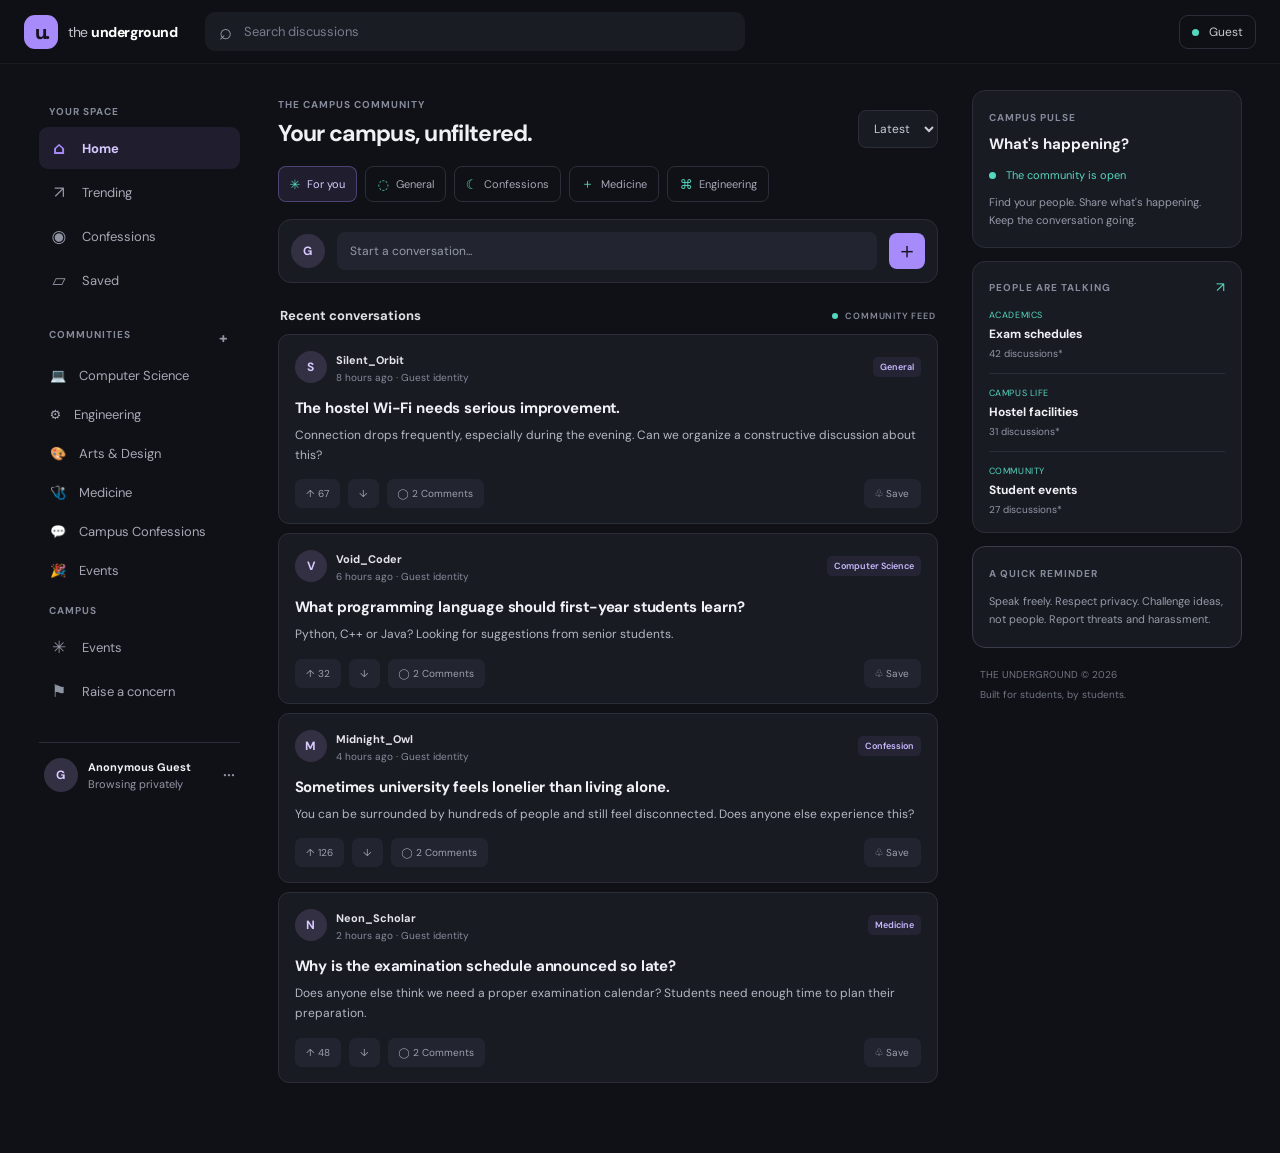
==== index.html @ 78046acc "Add files via upload" ====
<!DOCTYPE html>
<html lang="en">
<head>
  <meta charset="UTF-8">
  <meta name="viewport" content="width=device-width, initial-scale=1.0">
  <meta name="theme-color" content="#101116">
  <meta name="description" content="The Underground — Your campus. Your voice.">
  <title>The Underground | Campus Community</title>
  <link rel="preconnect" href="https://fonts.googleapis.com">
  <link rel="preconnect" href="https://fonts.gstatic.com" crossorigin>
  <link href="https://fonts.googleapis.com/css2?family=DM+Sans:wght@400;500;600;700;800&display=swap" rel="stylesheet">
  <link rel="stylesheet" href="style.css">
</head>
<body>
<header class="topbar">
  <a class="brand" href="#" aria-label="The Underground home">
    <span class="brand-icon">u.</span><span class="brand-word">the <b>underground</b></span>
  </a>
  <label class="search"><span aria-hidden="true">⌕</span><input id="searchInput" type="search" placeholder="Search discussions" aria-label="Search posts"></label>
  <button class="guest-pill" type="button"><span class="online-dot"></span> Guest</button>
</header>
<div class="app-layout">
  <aside class="sidebar">
    <p class="section-label">YOUR SPACE</p>
    <button class="nav-item active" data-page="home"><span class="nav-icon">⌂</span><span>Home</span></button>
    <button class="nav-item" data-page="trending"><span class="nav-icon">↗</span><span>Trending</span></button>
    <button class="nav-item" data-page="confessions"><span class="nav-icon">◉</span><span>Confessions</span></button>
    <button class="nav-item" data-page="saved"><span class="nav-icon">▱</span><span>Saved</span></button>
    <p class="section-label community-label">COMMUNITIES <span>+</span></p>
    <div id="departmentList"></div>
    <p class="section-label">CAMPUS</p>
    <button class="nav-item" data-page="events"><span class="nav-icon">✳</span><span>Events</span></button>
    <button class="nav-item" data-page="concerns"><span class="nav-icon">⚑</span><span>Raise a concern</span></button>
    <div class="sidebar-footer"><div class="guest-avatar">G</div><div><strong>Anonymous Guest</strong><small>Browsing privately</small></div><span class="more-dots">···</span></div>
  </aside>
  <main class="feed">
    <div class="feed-heading"><div><span class="eyebrow">THE CAMPUS COMMUNITY</span><h1 id="feedTitle">Your campus, unfiltered.</h1></div><select id="sortSelect" aria-label="Sort posts"><option value="new">Latest</option><option value="hot">Hot</option><option value="top">Top</option></select></div>
    <section class="community-strip" aria-label="Popular communities">
      <button class="community-chip active" data-filter="all"><span class="chip-symbol">✳</span> For you</button>
      <button class="community-chip" data-filter="General"><span class="chip-symbol">◌</span> General</button>
      <button class="community-chip" data-filter="Confession"><span class="chip-symbol">☾</span> Confessions</button>
      <button class="community-chip" data-filter="Medicine"><span class="chip-symbol">＋</span> Medicine</button>
      <button class="community-chip" data-filter="Engineering"><span class="chip-symbol">⌘</span> Engineering</button>
    </section>
    <section class="composer">
      <div class="guest-avatar">G</div>
      <button id="openComposer" class="composer-trigger">Start a conversation...</button>
      <button id="quickCreate" class="create-icon" aria-label="Create post">＋</button>
    </section>
    <div id="composerPanel" class="composer-panel hidden">
      <h3>Create a post</h3>
      <input id="postTitle" maxlength="140" placeholder="Give your post a title...">
      <textarea id="postBody" maxlength="5000" placeholder="Share what's on your mind..."></textarea>
      <div class="composer-controls"><select id="postCategory" aria-label="Post category"><option value="General">General</option><option value="Confession">Confession</option><option value="Medicine">Medicine</option><option value="Engineering">Engineering</option><option value="Computer Science">Computer Science</option><option value="Arts & Design">Arts & Design</option><option value="Campus Concern">Campus Concern</option><option value="Events">Events</option></select><button id="publishPost" class="primary-btn">Post anonymously <span>↗</span></button></div>
      <p class="demo-note">Demo mode: posts are stored only in this browser session. They are not yet private or shared with other students.</p>
    </div>
    <div class="feed-subhead"><span>Recent conversations</span><span class="live-label"><i></i> COMMUNITY FEED</span></div>
    <section id="posts" class="posts" aria-live="polite"></section>
    <div id="emptyState" class="empty hidden"><span>◌</span><h3>Nothing here yet.</h3><p>Start a conversation in your community.</p></div>
  </main>
  <aside class="rightbar">
    <div class="right-card pulse-card"><span class="eyebrow">CAMPUS PULSE</span><h3>What's happening?</h3><div class="pulse-line"><span class="pulse-dot"></span> The community is open</div><p>Find your people. Share what's happening. Keep the conversation going.</p></div>
    <div class="right-card"><div class="card-heading"><span class="eyebrow">PEOPLE ARE TALKING</span><span class="tiny-arrow">↗</span></div><div class="trend-item"><small>ACADEMICS</small><strong>Exam schedules</strong><span>42 discussions*</span></div><div class="trend-item"><small>CAMPUS LIFE</small><strong>Hostel facilities</strong><span>31 discussions*</span></div><div class="trend-item"><small>COMMUNITY</small><strong>Student events</strong><span>27 discussions*</span></div></div>
    <div class="right-card safety-card"><span class="eyebrow">A QUICK REMINDER</span><p>Speak freely. Respect privacy. Challenge ideas, not people. Report threats and harassment.</p></div>
    <footer class="site-footer">THE UNDERGROUND © 2026<br>Built for students, by students.</footer>
  </aside>
</div>
<nav class="mobile-nav" aria-label="Mobile navigation"><button class="mobile-tab active" data-page="home"><span>⌂</span><small>Home</small></button><button class="mobile-tab" data-page="trending"><span>↗</span><small>Explore</small></button><button class="mobile-tab create-tab" id="mobileCreate"><span>＋</span><small>Create</small></button><button class="mobile-tab" data-page="confessions"><span>◉</span><small>Confess</small></button><button class="mobile-tab" data-page="saved"><span>▱</span><small>Saved</small></button></nav>
<div id="postModal" class="modal hidden" role="dialog" aria-modal="true" aria-labelledby="modalTitle"><div class="modal-content"><button id="closeModal" class="close-btn" aria-label="Close">×</button><div id="modalContent"></div></div></div>
<div id="toast" class="toast" role="status"></div>
<script src="app.js"></script>
</body>
</html>
---- style.css ----
:root{--bg:#101116;--surface:#191b23;--surface2:#20232d;--surface3:#252936;--border:#2b2e39;--purple:#a78bfa;--purple-soft:#a78bfa1b;--mint:#55d6be;--text:#f0f1f5;--muted:#9297a6;--green:#55d6be;--radius:13px}
*{box-sizing:border-box}html{scroll-behavior:smooth}body{margin:0;background:var(--bg);color:var(--text);font-family:'DM Sans',system-ui,sans-serif;font-size:14px;min-height:100vh}button,input,textarea,select{font:inherit}button{cursor:pointer}button:focus-visible,input:focus-visible,textarea:focus-visible,select:focus-visible{outline:2px solid var(--mint);outline-offset:2px}
.topbar{height:64px;position:sticky;top:0;z-index:20;display:flex;align-items:center;gap:28px;padding:0 max(24px,calc((100% - 1280px)/2));background:#101116f5;border-bottom:1px solid #ffffff0c}.brand{display:flex;align-items:center;gap:10px;color:var(--text);text-decoration:none;white-space:nowrap}.brand-icon{display:grid;place-items:center;width:34px;height:34px;border-radius:11px;background:var(--purple);color:#17131f;font-size:20px;font-weight:800;letter-spacing:-2px}.brand-word{text-transform:lowercase;font-size:14px;letter-spacing:-.45px;color:#c4c6d0}.brand-word b{color:#fff;font-weight:800}.search{height:39px;flex:1;max-width:540px;display:flex;gap:10px;align-items:center;padding:0 13px;background:#1a1c24;border:1px solid transparent;border-radius:10px;color:var(--muted)}.search:focus-within{border-color:#a78bfa66}.search>span{font-size:22px}.search input{background:transparent;border:0;outline:none;width:100%;color:white;font-size:13px}.search input::placeholder{color:#777d8c}.guest-pill{margin-left:auto;border:1px solid var(--border);background:transparent;color:#c5c7d0;padding:8px 12px;border-radius:9px;font-size:12px}.online-dot,.pulse-dot{display:inline-block;width:7px;height:7px;border-radius:50%;background:var(--mint);margin-right:7px}
.app-layout{max-width:1280px;margin:auto;display:grid;grid-template-columns:205px minmax(0,660px) 270px;justify-content:center;gap:34px;padding:26px 24px 70px}.sidebar{position:sticky;top:88px;align-self:start;height:calc(100vh - 105px);overflow-y:auto;padding-right:4px}.section-label,.eyebrow{color:#858b9b;font-size:10px;font-weight:700;letter-spacing:1.05px}.section-label{margin:15px 0 9px 10px}.community-label{display:flex;justify-content:space-between;padding-right:10px;margin-top:27px}.community-label span{color:var(--muted);font-size:15px}.nav-item{display:flex;align-items:center;gap:13px;width:100%;padding:10px 11px;margin:2px 0;border:0;border-radius:9px;background:transparent;color:#a5a9b6;text-align:left;font-size:13px;transition:background .15s,color .15s}.nav-icon{width:19px;text-align:center;font-size:17px;color:#8e93a2}.nav-item:hover{background:#ffffff08;color:#fff}.nav-item.active{background:var(--purple-soft);color:#d6c8ff;font-weight:700}.nav-item.active .nav-icon{color:var(--purple)}.sidebar-footer{display:flex;align-items:center;gap:10px;padding:15px 5px;margin-top:30px;border-top:1px solid var(--border)}.sidebar-footer strong,.sidebar-footer small{display:block;font-size:11px}.sidebar-footer small{color:var(--muted);margin-top:3px}.more-dots{margin-left:auto;color:var(--muted);font-size:20px}.guest-avatar{flex-shrink:0;width:34px;height:34px;display:grid;place-items:center;border-radius:50%;background:#343044;color:#d9caff;font-weight:700;font-size:12px}
.feed{min-width:0}.feed-heading{display:flex;align-items:end;justify-content:space-between;gap:10px;margin:4px 0 17px}.feed-heading h1{font-size:23px;letter-spacing:-.7px;margin:6px 0 0;font-weight:700}.feed-heading select,.composer-controls select{background:var(--surface);border:1px solid var(--border);color:#c8cad3;border-radius:8px;padding:9px 11px;font-size:12px}.community-strip{display:flex;gap:8px;overflow-x:auto;padding:1px 0 15px;scrollbar-width:none}.community-strip::-webkit-scrollbar{display:none}.community-chip{display:flex;align-items:center;gap:7px;flex-shrink:0;background:transparent;border:1px solid var(--border);border-radius:8px;padding:8px 11px;color:#a5a9b6;font-size:11px}.community-chip:hover,.community-chip.active{background:var(--purple-soft);border-color:#a78bfa55;color:#d9ccff}.chip-symbol{font-size:13px;color:var(--mint)}
.composer,.composer-panel,.right-card{background:var(--surface);border:1px solid var(--border);border-radius:var(--radius)}.composer{display:flex;align-items:center;gap:12px;padding:12px;margin:2px 0 24px}.composer-trigger{flex:1;padding:10px 12px;background:#222530;border:1px solid transparent;color:#969baa;border-radius:8px;text-align:left;font-size:12px}.composer-trigger:hover{border-color:#555063;color:#dfe0e7}.create-icon{background:var(--purple);color:#17131f;border:0;border-radius:8px;width:36px;height:36px;font-size:22px;font-weight:500}.composer-panel{padding:17px;margin-top:-12px;margin-bottom:22px}.composer-panel h3{margin:0 0 13px;font-size:15px}.composer-panel input,.composer-panel textarea,.composer-panel select{width:100%;padding:11px 12px;border:1px solid var(--border);background:#11131a;color:white;border-radius:8px;margin-bottom:9px;outline:none}.composer-panel input:focus,.composer-panel textarea:focus{border-color:#a78bfa88}.composer-panel textarea{min-height:105px;resize:vertical}.composer-controls{display:flex;gap:9px}.composer-controls select{flex:1;min-width:0;margin:0}.primary-btn{background:var(--purple);color:#17131f;border:0;border-radius:8px;padding:10px 14px;font-weight:700;font-size:12px}.primary-btn span{margin-left:6px}.demo-note{display:block;color:var(--muted);font-size:10px;line-height:1.6;margin-top:9px}.feed-subhead{display:flex;align-items:center;justify-content:space-between;margin:0 2px 10px;color:#dfe0e7;font-size:13px;font-weight:700}.live-label{font-size:9px;letter-spacing:.8px;color:#858b9b;font-weight:600}.live-label i{display:inline-block;width:6px;height:6px;background:var(--mint);border-radius:50%;margin-right:5px}
.posts{display:grid;gap:9px}.post-card{background:var(--surface);border:1px solid var(--border);border-radius:11px;padding:15px 16px;transition:border-color .15s,background .15s}.post-card:hover{border-color:#484456;background:#1c1e27}.post-top,.post-actions{display:flex;align-items:center;justify-content:space-between;gap:8px}.post-author{display:flex;align-items:center;gap:9px}.post-author strong{font-size:11px;font-weight:700;color:#e4e5eb}.post-author small{display:block;color:#858b99;margin-top:3px;font-size:10px}.mini-avatar{width:32px;height:32px;border-radius:50%;display:grid;place-items:center;background:#343044;color:#d8caff;font-size:12px;font-weight:700}.flair{color:#c9baff;background:#a78bfa14;border-radius:5px;padding:4px 7px;font-size:9px;font-weight:600}.post-card h3{font-size:15px;line-height:1.45;margin:14px 0 6px;letter-spacing:-.15px}.post-body{color:#b4b7c2;line-height:1.65;font-size:12px;white-space:pre-wrap;overflow-wrap:anywhere;margin:0}.post-actions{justify-content:flex-start;margin-top:14px;flex-wrap:wrap}.action-btn{display:inline-flex;align-items:center;gap:5px;background:#222530;border:1px solid transparent;color:#9ca1af;padding:7px 10px;border-radius:7px;font-size:10px}.action-btn.selected{color:var(--mint);background:#55d6be12;border-color:#55d6be40}.action-btn:hover{color:#fff;background:#2a2d38}.action-spacer{flex:1}.rightbar{display:grid;align-content:start;gap:13px}.right-card{padding:16px}.right-card h3{font-size:15px;margin:9px 0}.right-card p{color:#969baa;line-height:1.65;font-size:11px;margin-bottom:2px}.pulse-line{color:var(--mint);margin:14px 0 8px;font-size:11px}.card-heading{display:flex;align-items:center;justify-content:space-between}.tiny-arrow{color:var(--mint)}.trend-item{padding:13px 0;border-bottom:1px solid var(--border)}.trend-item:last-child{border:0;padding-bottom:0}.trend-item small,.trend-item strong,.trend-item span{display:block}.trend-item small{color:var(--mint);font-size:9px;letter-spacing:.6px}.trend-item strong{margin:5px 0;font-size:12px}.trend-item span{color:var(--muted);font-size:10px}.safety-card{background:#171a20;border-color:#3b3b4a}.site-footer{color:#707584;font-size:10px;line-height:2;padding:4px 8px}.empty{text-align:center;padding:45px 10px;color:var(--muted)}.empty span{color:var(--mint);font-size:28px}.hidden{display:none!important}
.modal{position:fixed;inset:0;z-index:50;background:#05060acc;display:grid;place-items:center;padding:15px}.modal-content{width:min(100%,600px);max-height:85vh;overflow-y:auto;padding:22px;background:var(--surface);border:1px solid var(--border);border-radius:14px;position:relative}.close-btn{float:right;background:transparent;border:0;color:white;font-size:25px}.modal-comment{padding:12px;border-left:2px solid var(--purple);background:var(--surface2);margin-top:10px;border-radius:0 8px 8px 0;line-height:1.6;color:#c4c6d0}.toast{position:fixed;bottom:85px;left:50%;transform:translateX(-50%);background:#252832;border:1px solid #55d6be66;color:white;padding:11px 16px;border-radius:9px;z-index:60;opacity:0;pointer-events:none;transition:opacity .2s;max-width:90%;text-align:center;font-size:12px}.toast.show{opacity:1}.mobile-nav{display:none}
@media(max-width:1100px){.app-layout{grid-template-columns:185px minmax(0,660px);gap:25px}.rightbar{display:none}}
@media(max-width:700px){.topbar{height:58px;padding:0 13px;gap:10px}.brand{gap:7px}.brand-word{font-size:12px}.brand-icon{width:30px;height:30px}.search{height:36px;padding:0 9px;gap:6px}.search input{font-size:11px}.guest-pill{padding:7px 8px;font-size:10px}.app-layout{display:block;padding:18px 12px 94px}.sidebar{display:none}.feed-heading{margin:0 2px 14px}.feed-heading h1{font-size:20px}.feed-heading select{padding:8px;font-size:11px}.community-strip{margin-right:-12px;padding-right:12px}.community-chip{padding:8px 10px}.composer{margin-bottom:20px;padding:10px}.composer-controls{flex-direction:column}.composer-controls select,.primary-btn{width:100%}.post-card{padding:13px}.post-card h3{font-size:14px}.post-body{font-size:12px}.mobile-nav{display:flex;justify-content:space-around;position:fixed;z-index:30;bottom:0;left:0;width:100%;padding:8px 4px calc(8px + env(safe-area-inset-bottom));background:#15171ef7;border-top:1px solid var(--border)}.mobile-tab{display:grid;gap:2px;justify-items:center;background:transparent;border:0;color:#858b99;font-size:18px;min-width:48px}.mobile-tab span{font-size:19px}.mobile-tab small{font-size:9px}.mobile-tab.active{color:var(--purple)}.mobile-tab.create-tab span{display:grid;place-items:center;width:29px;height:25px;border-radius:7px;background:var(--purple);color:#17131f;font-size:21px}.modal-content{padding:17px}.toast{bottom:78px}}
@media(prefers-reduced-motion:reduce){*,*::before,*::after{animation-duration:.01ms!important;transition-duration:.01ms!important;scroll-behavior:auto!important}}
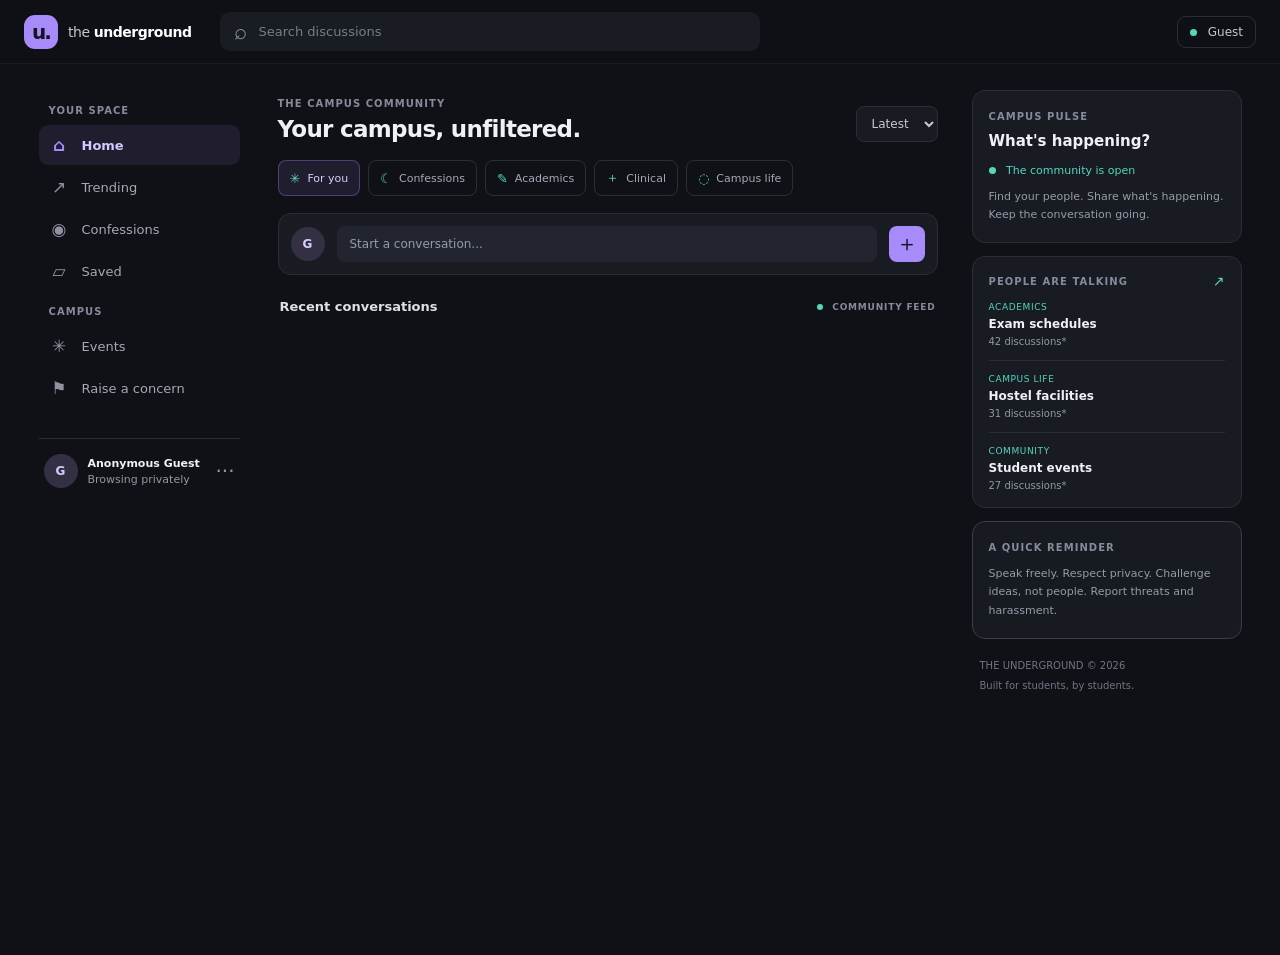
==== commit f410c9e2: "Update index.html" ====
--- a/index.html
+++ b/index.html
@@ -3,6 +3,8 @@
 <head>
   <meta charset="UTF-8">
   <meta name="viewport" content="width=device-width, initial-scale=1.0">
+  <meta http-equiv="Content-Security-Policy" content="default-src 'none'; script-src 'self'; style-src 'self' https://fonts.googleapis.com; font-src https://fonts.gstatic.com; img-src 'self' data:; connect-src 'self'; base-uri 'none'; form-action 'none'; object-src 'none'">
+  <meta name="referrer" content="no-referrer">
   <meta name="theme-color" content="#101116">
   <meta name="description" content="The Underground — Your campus. Your voice.">
   <title>The Underground | Campus Community</title>
@@ -16,7 +18,7 @@
   <a class="brand" href="#" aria-label="The Underground home">
     <span class="brand-icon">u.</span><span class="brand-word">the <b>underground</b></span>
   </a>
-  <label class="search"><span aria-hidden="true">⌕</span><input id="searchInput" type="search" placeholder="Search discussions" aria-label="Search posts"></label>
+  <label class="search"><span aria-hidden="true">⌕</span><input id="searchInput" type="search" maxlength="100" autocomplete="off" placeholder="Search discussions" aria-label="Search posts"></label>
   <button class="guest-pill" type="button"><span class="online-dot"></span> Guest</button>
 </header>
 <div class="app-layout">
@@ -26,37 +28,35 @@
     <button class="nav-item" data-page="trending"><span class="nav-icon">↗</span><span>Trending</span></button>
     <button class="nav-item" data-page="confessions"><span class="nav-icon">◉</span><span>Confessions</span></button>
     <button class="nav-item" data-page="saved"><span class="nav-icon">▱</span><span>Saved</span></button>
-    <p class="section-label community-label">COMMUNITIES <span>+</span></p>
-    <div id="departmentList"></div>
-    <p class="section-label">CAMPUS</p>
+    <p class="section-label campus-label">CAMPUS</p>
     <button class="nav-item" data-page="events"><span class="nav-icon">✳</span><span>Events</span></button>
     <button class="nav-item" data-page="concerns"><span class="nav-icon">⚑</span><span>Raise a concern</span></button>
     <div class="sidebar-footer"><div class="guest-avatar">G</div><div><strong>Anonymous Guest</strong><small>Browsing privately</small></div><span class="more-dots">···</span></div>
   </aside>
   <main class="feed">
     <div class="feed-heading"><div><span class="eyebrow">THE CAMPUS COMMUNITY</span><h1 id="feedTitle">Your campus, unfiltered.</h1></div><select id="sortSelect" aria-label="Sort posts"><option value="new">Latest</option><option value="hot">Hot</option><option value="top">Top</option></select></div>
-    <section class="community-strip" aria-label="Popular communities">
+    <section class="community-strip" aria-label="Browse by topic">
       <button class="community-chip active" data-filter="all"><span class="chip-symbol">✳</span> For you</button>
-      <button class="community-chip" data-filter="General"><span class="chip-symbol">◌</span> General</button>
       <button class="community-chip" data-filter="Confession"><span class="chip-symbol">☾</span> Confessions</button>
-      <button class="community-chip" data-filter="Medicine"><span class="chip-symbol">＋</span> Medicine</button>
-      <button class="community-chip" data-filter="Engineering"><span class="chip-symbol">⌘</span> Engineering</button>
+      <button class="community-chip" data-filter="Academics"><span class="chip-symbol">✎</span> Academics</button>
+      <button class="community-chip" data-filter="Clinical"><span class="chip-symbol">＋</span> Clinical</button>
+      <button class="community-chip" data-filter="Campus Life"><span class="chip-symbol">◌</span> Campus life</button>
     </section>
     <section class="composer">
       <div class="guest-avatar">G</div>
-      <button id="openComposer" class="composer-trigger">Start a conversation...</button>
-      <button id="quickCreate" class="create-icon" aria-label="Create post">＋</button>
+      <button id="openComposer" class="composer-trigger" type="button">Start a conversation...</button>
+      <button id="quickCreate" class="create-icon" type="button" aria-label="Create post">＋</button>
     </section>
     <div id="composerPanel" class="composer-panel hidden">
       <h3>Create a post</h3>
-      <input id="postTitle" maxlength="140" placeholder="Give your post a title...">
+      <input id="postTitle" maxlength="140" autocomplete="off" placeholder="Give your post a title...">
       <textarea id="postBody" maxlength="5000" placeholder="Share what's on your mind..."></textarea>
-      <div class="composer-controls"><select id="postCategory" aria-label="Post category"><option value="General">General</option><option value="Confession">Confession</option><option value="Medicine">Medicine</option><option value="Engineering">Engineering</option><option value="Computer Science">Computer Science</option><option value="Arts & Design">Arts & Design</option><option value="Campus Concern">Campus Concern</option><option value="Events">Events</option></select><button id="publishPost" class="primary-btn">Post anonymously <span>↗</span></button></div>
+      <div class="composer-controls"><p class="auto-note">Your post's topic is assigned automatically.</p><button id="publishPost" class="primary-btn" type="button">Post anonymously <span>↗</span></button></div>
       <p class="demo-note">Demo mode: posts are stored only in this browser session. They are not yet private or shared with other students.</p>
     </div>
     <div class="feed-subhead"><span>Recent conversations</span><span class="live-label"><i></i> COMMUNITY FEED</span></div>
     <section id="posts" class="posts" aria-live="polite"></section>
-    <div id="emptyState" class="empty hidden"><span>◌</span><h3>Nothing here yet.</h3><p>Start a conversation in your community.</p></div>
+    <div id="emptyState" class="empty hidden"><span>◌</span><h3>Nothing here yet.</h3><p>Start a conversation on campus.</p></div>
   </main>
   <aside class="rightbar">
     <div class="right-card pulse-card"><span class="eyebrow">CAMPUS PULSE</span><h3>What's happening?</h3><div class="pulse-line"><span class="pulse-dot"></span> The community is open</div><p>Find your people. Share what's happening. Keep the conversation going.</p></div>
@@ -65,9 +65,9 @@
     <footer class="site-footer">THE UNDERGROUND © 2026<br>Built for students, by students.</footer>
   </aside>
 </div>
-<nav class="mobile-nav" aria-label="Mobile navigation"><button class="mobile-tab active" data-page="home"><span>⌂</span><small>Home</small></button><button class="mobile-tab" data-page="trending"><span>↗</span><small>Explore</small></button><button class="mobile-tab create-tab" id="mobileCreate"><span>＋</span><small>Create</small></button><button class="mobile-tab" data-page="confessions"><span>◉</span><small>Confess</small></button><button class="mobile-tab" data-page="saved"><span>▱</span><small>Saved</small></button></nav>
-<div id="postModal" class="modal hidden" role="dialog" aria-modal="true" aria-labelledby="modalTitle"><div class="modal-content"><button id="closeModal" class="close-btn" aria-label="Close">×</button><div id="modalContent"></div></div></div>
+<nav class="mobile-nav" aria-label="Mobile navigation"><button class="mobile-tab active" data-page="home"><span>⌂</span><small>Home</small></button><button class="mobile-tab" data-page="trending"><span>↗</span><small>Explore</small></button><button class="mobile-tab create-tab" id="mobileCreate" type="button"><span>＋</span><small>Create</small></button><button class="mobile-tab" data-page="confessions"><span>◉</span><small>Confess</small></button><button class="mobile-tab" data-page="saved"><span>▱</span><small>Saved</small></button></nav>
+<div id="postModal" class="modal hidden" role="dialog" aria-modal="true" aria-labelledby="modalTitle"><div class="modal-content"><button id="closeModal" class="close-btn" type="button" aria-label="Close">×</button><div id="modalContent"></div></div></div>
 <div id="toast" class="toast" role="status"></div>
 <script src="app.js"></script>
 </body>
-</html>+</html>
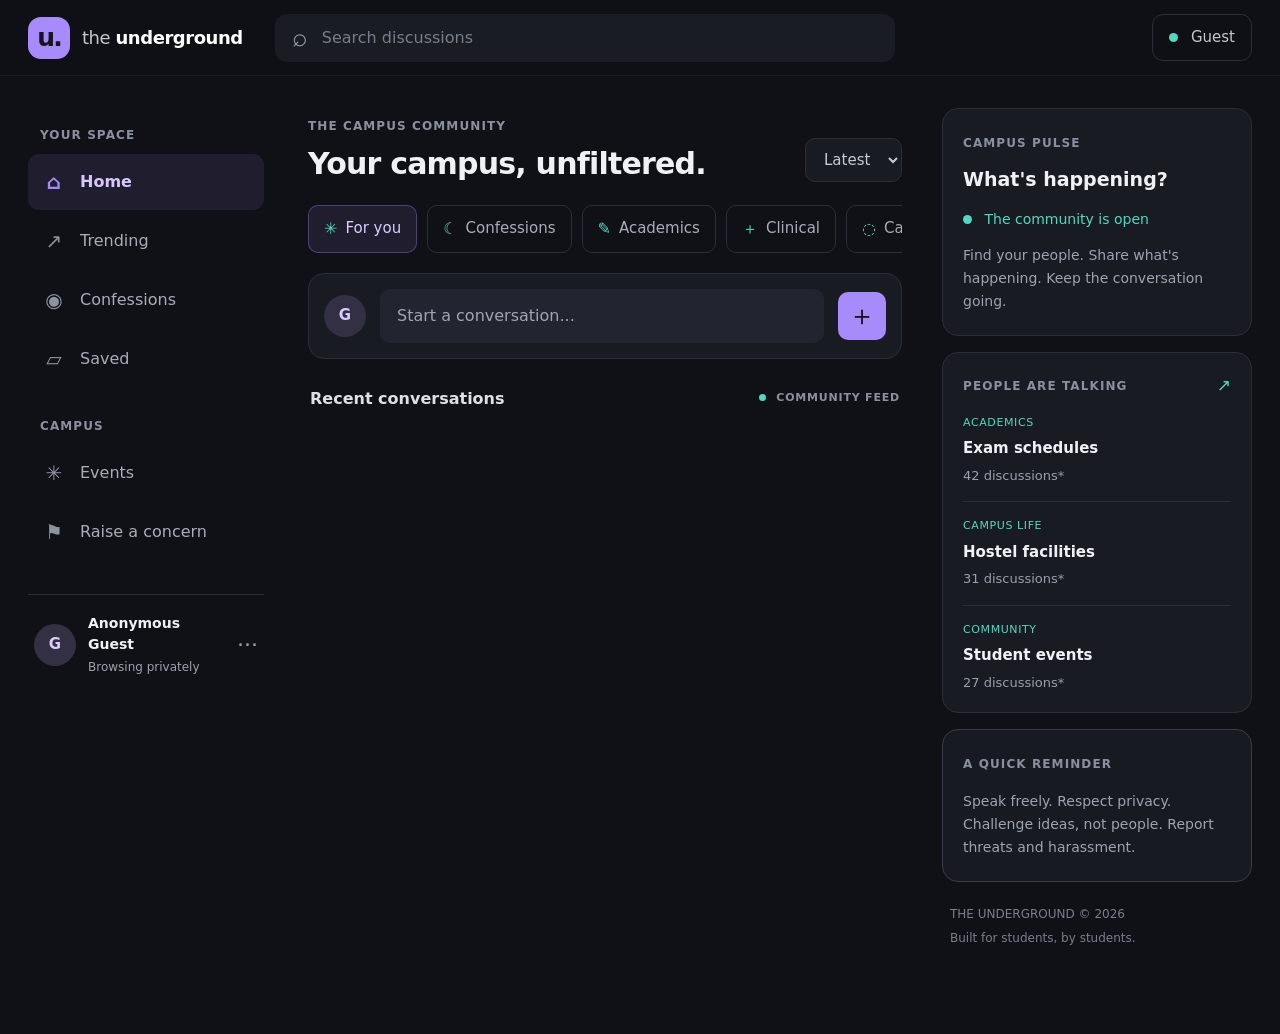
==== commit 95dd5ac8: "Update index.html" ====
--- a/index.html
+++ b/index.html
@@ -1,3 +1,5 @@
+<!--- THE UNDERBASE ---->
+
 <!DOCTYPE html>
 <html lang="en">
 <head>
--- a/style.css
+++ b/style.css
@@ -1,11 +1,131 @@
- :root{--bg:#101116;--surface:#191b23;--surface2:#20232d;--surface3:#252936;--border:#2b2e39;--purple:#a78bfa;--purple-soft:#a78bfa1b;--mint:#55d6be;--text:#f0f1f5;--muted:#9297a6;--green:#55d6be;--radius:13px}
-*{box-sizing:border-box}html{scroll-behavior:smooth}body{margin:0;background:var(--bg);color:var(--text);font-family:'DM Sans',system-ui,sans-serif;font-size:14px;min-height:100vh}button,input,textarea,select{font:inherit}button{cursor:pointer}button:focus-visible,input:focus-visible,textarea:focus-visible,select:focus-visible{outline:2px solid var(--mint);outline-offset:2px}
-.topbar{height:64px;position:sticky;top:0;z-index:20;display:flex;align-items:center;gap:28px;padding:0 max(24px,calc((100% - 1280px)/2));background:#101116f5;border-bottom:1px solid #ffffff0c}.brand{display:flex;align-items:center;gap:10px;color:var(--text);text-decoration:none;white-space:nowrap}.brand-icon{display:grid;place-items:center;width:34px;height:34px;border-radius:11px;background:var(--purple);color:#17131f;font-size:20px;font-weight:800;letter-spacing:-2px}.brand-word{text-transform:lowercase;font-size:14px;letter-spacing:-.45px;color:#c4c6d0}.brand-word b{color:#fff;font-weight:800}.search{height:39px;flex:1;max-width:540px;display:flex;gap:10px;align-items:center;padding:0 13px;background:#1a1c24;border:1px solid transparent;border-radius:10px;color:var(--muted)}.search:focus-within{border-color:#a78bfa66}.search>span{font-size:22px}.search input{background:transparent;border:0;outline:none;width:100%;color:white;font-size:13px}.search input::placeholder{color:#777d8c}.guest-pill{margin-left:auto;border:1px solid var(--border);background:transparent;color:#c5c7d0;padding:8px 12px;border-radius:9px;font-size:12px}.online-dot,.pulse-dot{display:inline-block;width:7px;height:7px;border-radius:50%;background:var(--mint);margin-right:7px}
-.app-layout{max-width:1280px;margin:auto;display:grid;grid-template-columns:205px minmax(0,660px) 270px;justify-content:center;gap:34px;padding:26px 24px 70px}.sidebar{position:sticky;top:88px;align-self:start;height:calc(100vh - 105px);overflow-y:auto;padding-right:4px}.section-label,.eyebrow{color:#858b9b;font-size:10px;font-weight:700;letter-spacing:1.05px}.section-label{margin:15px 0 9px 10px}.community-label{display:flex;justify-content:space-between;padding-right:10px;margin-top:27px}.community-label span{color:var(--muted);font-size:15px}.nav-item{display:flex;align-items:center;gap:13px;width:100%;padding:10px 11px;margin:2px 0;border:0;border-radius:9px;background:transparent;color:#a5a9b6;text-align:left;font-size:13px;transition:background .15s,color .15s}.nav-icon{width:19px;text-align:center;font-size:17px;color:#8e93a2}.nav-item:hover{background:#ffffff08;color:#fff}.nav-item.active{background:var(--purple-soft);color:#d6c8ff;font-weight:700}.nav-item.active .nav-icon{color:var(--purple)}.sidebar-footer{display:flex;align-items:center;gap:10px;padding:15px 5px;margin-top:30px;border-top:1px solid var(--border)}.sidebar-footer strong,.sidebar-footer small{display:block;font-size:11px}.sidebar-footer small{color:var(--muted);margin-top:3px}.more-dots{margin-left:auto;color:var(--muted);font-size:20px}.guest-avatar{flex-shrink:0;width:34px;height:34px;display:grid;place-items:center;border-radius:50%;background:#343044;color:#d9caff;font-weight:700;font-size:12px}
-.feed{min-width:0}.feed-heading{display:flex;align-items:end;justify-content:space-between;gap:10px;margin:4px 0 17px}.feed-heading h1{font-size:23px;letter-spacing:-.7px;margin:6px 0 0;font-weight:700}.feed-heading select,.composer-controls select{background:var(--surface);border:1px solid var(--border);color:#c8cad3;border-radius:8px;padding:9px 11px;font-size:12px}.community-strip{display:flex;gap:8px;overflow-x:auto;padding:1px 0 15px;scrollbar-width:none}.community-strip::-webkit-scrollbar{display:none}.community-chip{display:flex;align-items:center;gap:7px;flex-shrink:0;background:transparent;border:1px solid var(--border);border-radius:8px;padding:8px 11px;color:#a5a9b6;font-size:11px}.community-chip:hover,.community-chip.active{background:var(--purple-soft);border-color:#a78bfa55;color:#d9ccff}.chip-symbol{font-size:13px;color:var(--mint)}
-.composer,.composer-panel,.right-card{background:var(--surface);border:1px solid var(--border);border-radius:var(--radius)}.composer{display:flex;align-items:center;gap:12px;padding:12px;margin:2px 0 24px}.composer-trigger{flex:1;padding:10px 12px;background:#222530;border:1px solid transparent;color:#969baa;border-radius:8px;text-align:left;font-size:12px}.composer-trigger:hover{border-color:#555063;color:#dfe0e7}.create-icon{background:var(--purple);color:#17131f;border:0;border-radius:8px;width:36px;height:36px;font-size:22px;font-weight:500}.composer-panel{padding:17px;margin-top:-12px;margin-bottom:22px}.composer-panel h3{margin:0 0 13px;font-size:15px}.composer-panel input,.composer-panel textarea,.composer-panel select{width:100%;padding:11px 12px;border:1px solid var(--border);background:#11131a;color:white;border-radius:8px;margin-bottom:9px;outline:none}.composer-panel input:focus,.composer-panel textarea:focus{border-color:#a78bfa88}.composer-panel textarea{min-height:105px;resize:vertical}.composer-controls{display:flex;gap:9px}.composer-controls select{flex:1;min-width:0;margin:0}.primary-btn{background:var(--purple);color:#17131f;border:0;border-radius:8px;padding:10px 14px;font-weight:700;font-size:12px}.primary-btn span{margin-left:6px}.demo-note{display:block;color:var(--muted);font-size:10px;line-height:1.6;margin-top:9px}.feed-subhead{display:flex;align-items:center;justify-content:space-between;margin:0 2px 10px;color:#dfe0e7;font-size:13px;font-weight:700}.live-label{font-size:9px;letter-spacing:.8px;color:#858b9b;font-weight:600}.live-label i{display:inline-block;width:6px;height:6px;background:var(--mint);border-radius:50%;margin-right:5px}
-.posts{display:grid;gap:9px}.post-card{background:var(--surface);border:1px solid var(--border);border-radius:11px;padding:15px 16px;transition:border-color .15s,background .15s}.post-card:hover{border-color:#484456;background:#1c1e27}.post-top,.post-actions{display:flex;align-items:center;justify-content:space-between;gap:8px}.post-author{display:flex;align-items:center;gap:9px}.post-author strong{font-size:11px;font-weight:700;color:#e4e5eb}.post-author small{display:block;color:#858b99;margin-top:3px;font-size:10px}.mini-avatar{width:32px;height:32px;border-radius:50%;display:grid;place-items:center;background:#343044;color:#d8caff;font-size:12px;font-weight:700}.flair{color:#c9baff;background:#a78bfa14;border-radius:5px;padding:4px 7px;font-size:9px;font-weight:600}.post-card h3{font-size:15px;line-height:1.45;margin:14px 0 6px;letter-spacing:-.15px}.post-body{color:#b4b7c2;line-height:1.65;font-size:12px;white-space:pre-wrap;overflow-wrap:anywhere;margin:0}.post-actions{justify-content:flex-start;margin-top:14px;flex-wrap:wrap}.action-btn{display:inline-flex;align-items:center;gap:5px;background:#222530;border:1px solid transparent;color:#9ca1af;padding:7px 10px;border-radius:7px;font-size:10px}.action-btn.selected{color:var(--mint);background:#55d6be12;border-color:#55d6be40}.action-btn:hover{color:#fff;background:#2a2d38}.action-spacer{flex:1}.rightbar{display:grid;align-content:start;gap:13px}.right-card{padding:16px}.right-card h3{font-size:15px;margin:9px 0}.right-card p{color:#969baa;line-height:1.65;font-size:11px;margin-bottom:2px}.pulse-line{color:var(--mint);margin:14px 0 8px;font-size:11px}.card-heading{display:flex;align-items:center;justify-content:space-between}.tiny-arrow{color:var(--mint)}.trend-item{padding:13px 0;border-bottom:1px solid var(--border)}.trend-item:last-child{border:0;padding-bottom:0}.trend-item small,.trend-item strong,.trend-item span{display:block}.trend-item small{color:var(--mint);font-size:9px;letter-spacing:.6px}.trend-item strong{margin:5px 0;font-size:12px}.trend-item span{color:var(--muted);font-size:10px}.safety-card{background:#171a20;border-color:#3b3b4a}.site-footer{color:#707584;font-size:10px;line-height:2;padding:4px 8px}.empty{text-align:center;padding:45px 10px;color:var(--muted)}.empty span{color:var(--mint);font-size:28px}.hidden{display:none!important}
-.modal{position:fixed;inset:0;z-index:50;background:#05060acc;display:grid;place-items:center;padding:15px}.modal-content{width:min(100%,600px);max-height:85vh;overflow-y:auto;padding:22px;background:var(--surface);border:1px solid var(--border);border-radius:14px;position:relative}.close-btn{float:right;background:transparent;border:0;color:white;font-size:25px}.modal-comment{padding:12px;border-left:2px solid var(--purple);background:var(--surface2);margin-top:10px;border-radius:0 8px 8px 0;line-height:1.6;color:#c4c6d0}.toast{position:fixed;bottom:85px;left:50%;transform:translateX(-50%);background:#252832;border:1px solid #55d6be66;color:white;padding:11px 16px;border-radius:9px;z-index:60;opacity:0;pointer-events:none;transition:opacity .2s;max-width:90%;text-align:center;font-size:12px}.toast.show{opacity:1}.mobile-nav{display:none}
-@media(max-width:1100px){.app-layout{grid-template-columns:185px minmax(0,660px);gap:25px}.rightbar{display:none}}
-@media(max-width:700px){.topbar{height:58px;padding:0 13px;gap:10px}.brand{gap:7px}.brand-word{font-size:12px}.brand-icon{width:30px;height:30px}.search{height:36px;padding:0 9px;gap:6px}.search input{font-size:11px}.guest-pill{padding:7px 8px;font-size:10px}.app-layout{display:block;padding:18px 12px 94px}.sidebar{display:none}.feed-heading{margin:0 2px 14px}.feed-heading h1{font-size:20px}.feed-heading select{padding:8px;font-size:11px}.community-strip{margin-right:-12px;padding-right:12px}.community-chip{padding:8px 10px}.composer{margin-bottom:20px;padding:10px}.composer-controls{flex-direction:column}.composer-controls select,.primary-btn{width:100%}.post-card{padding:13px}.post-card h3{font-size:14px}.post-body{font-size:12px}.mobile-nav{display:flex;justify-content:space-around;position:fixed;z-index:30;bottom:0;left:0;width:100%;padding:8px 4px calc(8px + env(safe-area-inset-bottom));background:#15171ef7;border-top:1px solid var(--border)}.mobile-tab{display:grid;gap:2px;justify-items:center;background:transparent;border:0;color:#858b99;font-size:18px;min-width:48px}.mobile-tab span{font-size:19px}.mobile-tab small{font-size:9px}.mobile-tab.active{color:var(--purple)}.mobile-tab.create-tab span{display:grid;place-items:center;width:29px;height:25px;border-radius:7px;background:var(--purple);color:#17131f;font-size:21px}.modal-content{padding:17px}.toast{bottom:78px}}
+:root{--bg:#101116;--surface:#191b23;--surface2:#20232d;--surface3:#252936;--border:#2b2e39;--purple:#a78bfa;--purple-soft:#a78bfa1b;--mint:#55d6be;--text:#f0f1f5;--muted:#9ba0af;--green:#55d6be;--radius:16px}
+*{box-sizing:border-box}html{scroll-behavior:smooth;-webkit-text-size-adjust:100%}body{margin:0;background:var(--bg);color:var(--text);font-family:'DM Sans',system-ui,-apple-system,'Segoe UI',Roboto,sans-serif;font-size:17px;min-height:100vh;line-height:1.5}button,input,textarea,select{font:inherit}button{cursor:pointer}button:focus-visible,input:focus-visible,textarea:focus-visible,select:focus-visible,a:focus-visible{outline:2px solid var(--mint);outline-offset:2px}
+
+/* Top bar */
+.topbar{height:76px;position:sticky;top:0;z-index:20;display:flex;align-items:center;gap:32px;padding:0 max(28px,calc((100% - 1440px)/2));background:#101116f5;border-bottom:1px solid #ffffff0c}
+.brand{display:flex;align-items:center;gap:12px;color:var(--text);text-decoration:none;white-space:nowrap}
+.brand-icon{display:grid;place-items:center;width:42px;height:42px;border-radius:13px;background:var(--purple);color:#17131f;font-size:25px;font-weight:800;letter-spacing:-2px}
+.brand-word{text-transform:lowercase;font-size:18px;letter-spacing:-.45px;color:#c4c6d0}.brand-word b{color:#fff;font-weight:800}
+.search{height:48px;flex:1;max-width:620px;display:flex;gap:12px;align-items:center;padding:0 16px;background:#1a1c24;border:1px solid transparent;border-radius:12px;color:var(--muted)}
+.search:focus-within{border-color:#a78bfa66}.search>span{font-size:26px}
+.search input{background:transparent;border:0;outline:none;width:100%;color:white;font-size:16px}.search input::placeholder{color:#777d8c}
+.guest-pill{margin-left:auto;border:1px solid var(--border);background:transparent;color:#c5c7d0;padding:11px 16px;border-radius:11px;font-size:15px}
+.online-dot,.pulse-dot{display:inline-block;width:9px;height:9px;border-radius:50%;background:var(--mint);margin-right:8px}
+
+/* Layout */
+.app-layout{max-width:1440px;margin:auto;display:grid;grid-template-columns:240px minmax(0,780px) 310px;justify-content:center;gap:40px;padding:32px 28px 80px}
+.sidebar{position:sticky;top:100px;align-self:start;height:calc(100vh - 120px);overflow-y:auto;padding-right:4px}
+.section-label,.eyebrow{color:#8a90a0;font-size:12px;font-weight:700;letter-spacing:1.1px}
+.section-label{margin:18px 0 10px 12px}.campus-label{margin-top:30px}
+.nav-item{display:flex;align-items:center;gap:14px;width:100%;padding:13px 14px;margin:3px 0;border:0;border-radius:11px;background:transparent;color:#a9adba;text-align:left;font-size:16px;transition:background .15s,color .15s}
+.nav-icon{width:24px;text-align:center;font-size:20px;color:#8e93a2}
+.nav-item:hover{background:#ffffff08;color:#fff}.nav-item.active{background:var(--purple-soft);color:#d6c8ff;font-weight:700}.nav-item.active .nav-icon{color:var(--purple)}
+.sidebar-footer{display:flex;align-items:center;gap:12px;padding:18px 6px;margin-top:34px;border-top:1px solid var(--border)}
+.sidebar-footer strong,.sidebar-footer small{display:block;font-size:14px}.sidebar-footer small{color:var(--muted);margin-top:3px;font-size:12px}
+.more-dots{margin-left:auto;color:var(--muted);font-size:22px}
+.guest-avatar{flex-shrink:0;width:42px;height:42px;display:grid;place-items:center;border-radius:50%;background:#343044;color:#d9caff;font-weight:700;font-size:15px}
+
+/* Feed */
+.feed{min-width:0}
+.feed-heading{display:flex;align-items:end;justify-content:space-between;gap:12px;margin:4px 0 22px}
+.feed-heading h1{font-size:30px;letter-spacing:-.8px;margin:8px 0 0;font-weight:700;line-height:1.2}
+.feed-heading select{background:var(--surface);border:1px solid var(--border);color:#c8cad3;border-radius:10px;padding:11px 14px;font-size:15px}
+.community-strip{display:flex;gap:10px;overflow-x:auto;padding:1px 0 18px;scrollbar-width:none}.community-strip::-webkit-scrollbar{display:none}
+.community-chip{display:flex;align-items:center;gap:8px;flex-shrink:0;background:transparent;border:1px solid var(--border);border-radius:10px;padding:11px 15px;color:#a9adba;font-size:15px}
+.community-chip:hover,.community-chip.active{background:var(--purple-soft);border-color:#a78bfa55;color:#d9ccff}
+.chip-symbol{font-size:16px;color:var(--mint)}
+
+.composer,.composer-panel,.right-card{background:var(--surface);border:1px solid var(--border);border-radius:var(--radius)}
+.composer{display:flex;align-items:center;gap:14px;padding:15px;margin:2px 0 28px}
+.composer-trigger{flex:1;padding:14px 16px;background:#222530;border:1px solid transparent;color:#a0a5b4;border-radius:10px;text-align:left;font-size:16px}
+.composer-trigger:hover{border-color:#555063;color:#dfe0e7}
+.create-icon{background:var(--purple);color:#17131f;border:0;border-radius:10px;width:48px;height:48px;font-size:28px;font-weight:500}
+.composer-panel{padding:22px;margin-top:-14px;margin-bottom:26px}
+.composer-panel h3{margin:0 0 16px;font-size:19px}
+.composer-panel input,.composer-panel textarea{width:100%;padding:14px 15px;border:1px solid var(--border);background:#11131a;color:white;border-radius:10px;margin-bottom:11px;outline:none;font-size:16px}
+.composer-panel input:focus,.composer-panel textarea:focus{border-color:#a78bfa88}
+.composer-panel textarea{min-height:140px;resize:vertical}
+.composer-controls{display:flex;gap:12px;align-items:center;justify-content:space-between}
+.auto-note{margin:0;color:var(--muted);font-size:13px}
+.primary-btn{background:var(--purple);color:#17131f;border:0;border-radius:10px;padding:13px 20px;font-weight:700;font-size:15px}.primary-btn:disabled{opacity:.6;cursor:wait}.primary-btn span{margin-left:6px}
+.demo-note{display:block;color:var(--muted);font-size:13px;line-height:1.6;margin-top:12px}
+.feed-subhead{display:flex;align-items:center;justify-content:space-between;margin:0 2px 12px;color:#dfe0e7;font-size:16px;font-weight:700}
+.live-label{font-size:11px;letter-spacing:.8px;color:#8a90a0;font-weight:600}.live-label i{display:inline-block;width:7px;height:7px;background:var(--mint);border-radius:50%;margin-right:6px}
+
+/* Posts */
+.posts{display:grid;gap:12px}
+.post-card{background:var(--surface);border:1px solid var(--border);border-radius:14px;padding:20px 22px;transition:border-color .15s,background .15s}
+.post-card:hover{border-color:#484456;background:#1c1e27}
+.post-top,.post-actions{display:flex;align-items:center;justify-content:space-between;gap:10px}
+.post-author{display:flex;align-items:center;gap:12px}
+.post-author strong{font-size:14px;font-weight:700;color:#e4e5eb}.post-author small{display:block;color:#8d93a1;margin-top:3px;font-size:12px}
+.mini-avatar{width:40px;height:40px;border-radius:50%;display:grid;place-items:center;background:#343044;color:#d8caff;font-size:15px;font-weight:700}
+.flair{color:#c9baff;background:#a78bfa14;border-radius:7px;padding:6px 10px;font-size:12px;font-weight:600}
+.post-card h3{font-size:20px;line-height:1.4;margin:17px 0 8px;letter-spacing:-.2px}
+.post-body{color:#bcbfca;line-height:1.7;font-size:16px;white-space:pre-wrap;overflow-wrap:anywhere;margin:0}
+.post-actions{justify-content:flex-start;margin-top:18px;flex-wrap:wrap}
+.action-btn{display:inline-flex;align-items:center;gap:6px;background:#222530;border:1px solid transparent;color:#a2a7b5;padding:10px 14px;border-radius:9px;font-size:14px}
+.action-btn.selected{color:var(--mint);background:#55d6be12;border-color:#55d6be40}
+.action-btn:hover{color:#fff;background:#2a2d38}.action-spacer{flex:1}
+
+/* Right bar */
+.rightbar{display:grid;align-content:start;gap:16px}
+.right-card{padding:20px}.right-card h3{font-size:19px;margin:10px 0}
+.right-card p{color:#9ea3b2;line-height:1.65;font-size:14px;margin-bottom:2px}
+.pulse-line{color:var(--mint);margin:16px 0 10px;font-size:14px}
+.card-heading{display:flex;align-items:center;justify-content:space-between}.tiny-arrow{color:var(--mint)}
+.trend-item{padding:16px 0;border-bottom:1px solid var(--border)}.trend-item:last-child{border:0;padding-bottom:0}
+.trend-item small,.trend-item strong,.trend-item span{display:block}
+.trend-item small{color:var(--mint);font-size:11px;letter-spacing:.6px}.trend-item strong{margin:6px 0;font-size:15px}.trend-item span{color:var(--muted);font-size:13px}
+.safety-card{background:#171a20;border-color:#3b3b4a}
+.site-footer{color:#7a7f8e;font-size:12px;line-height:2;padding:4px 8px}
+.empty{text-align:center;padding:55px 10px;color:var(--muted)}.empty span{color:var(--mint);font-size:34px}.hidden{display:none!important}
+
+/* Modal + comments */
+.modal{position:fixed;inset:0;z-index:50;background:#05060acc;display:grid;place-items:center;padding:16px}
+.modal-content{width:min(100%,700px);max-height:88vh;overflow-y:auto;padding:28px;background:var(--surface);border:1px solid var(--border);border-radius:16px;position:relative}
+.modal-content h2{font-size:25px;line-height:1.35;margin:10px 0 12px}
+.modal-content hr{border:0;border-top:1px solid var(--border);margin:20px 0}
+.modal-content h3{font-size:18px}
+.close-btn{float:right;background:transparent;border:0;color:white;font-size:32px;line-height:1;padding:0 4px}
+.modal-comment{display:flex;gap:14px;align-items:flex-start;justify-content:space-between;padding:14px 16px;border-left:3px solid var(--purple);background:var(--surface2);margin-top:12px;border-radius:0 10px 10px 0;line-height:1.65;color:#c9cbd5;font-size:16px}
+.comment-text{overflow-wrap:anywhere;flex:1}
+.comment-votes{display:flex;flex-direction:column;align-items:center;gap:4px;flex-shrink:0}
+.comment-vote-btn{background:#222530;border:1px solid transparent;color:#a2a7b5;border-radius:8px;width:36px;height:30px;font-size:15px;line-height:1}
+.comment-vote-btn:hover{color:#fff;background:#2a2d38}
+.comment-vote-btn.selected{color:var(--mint);background:#55d6be12;border-color:#55d6be40}
+.comment-score{font-size:14px;font-weight:700;color:#dfe0e7}
+
+.toast{position:fixed;bottom:90px;left:50%;transform:translateX(-50%);background:#252832;border:1px solid #55d6be66;color:white;padding:14px 20px;border-radius:11px;z-index:60;opacity:0;pointer-events:none;transition:opacity .2s;max-width:90%;text-align:center;font-size:15px}
+.toast.show{opacity:1}.mobile-nav{display:none}
+
+/* Legal pages (privacy.html, terms.html) */
+.legal{max-width:820px;margin:0 auto;padding:40px 24px 90px}
+.legal .back{display:inline-block;margin-bottom:24px;color:var(--purple);text-decoration:none;font-size:15px}
+.legal h1{font-size:36px;letter-spacing:-.8px;margin:6px 0 8px}
+.legal h2{font-size:21px;margin:34px 0 8px}
+.legal p,.legal li{color:#b9bcc8;line-height:1.75;font-size:16px}
+.legal ul{padding-left:22px}
+.legal .updated{color:var(--muted);font-size:14px}
+.legal .callout{background:var(--surface);border:1px solid var(--border);border-radius:14px;padding:16px 20px;margin:22px 0}
+
+/* Responsive */
+@media(max-width:1200px){.app-layout{grid-template-columns:215px minmax(0,780px);gap:28px}.rightbar{display:none}}
+@media(max-width:700px){
+  body{font-size:16px}
+  .topbar{height:64px;padding:0 14px;gap:10px}.brand{gap:8px}.brand-word{font-size:14px}.brand-icon{width:36px;height:36px;font-size:21px}
+  .search{height:42px;padding:0 11px;gap:8px}.search input{font-size:15px}.guest-pill{padding:9px 11px;font-size:13px}
+  .app-layout{display:block;padding:20px 14px 104px}.sidebar{display:none}
+  .feed-heading{margin:0 2px 16px}.feed-heading h1{font-size:25px}.feed-heading select{padding:10px;font-size:14px}
+  .community-strip{margin-right:-14px;padding-right:14px}.community-chip{padding:10px 13px;font-size:14px}
+  .composer{margin-bottom:22px;padding:12px}
+  .composer-controls{flex-direction:column;align-items:stretch}.primary-btn{width:100%}.auto-note{text-align:center}
+  .post-card{padding:16px}.post-card h3{font-size:18px}.post-body{font-size:15px}
+  .mobile-nav{display:flex;justify-content:space-around;position:fixed;z-index:30;bottom:0;left:0;width:100%;padding:10px 4px calc(10px + env(safe-area-inset-bottom));background:#15171ef7;border-top:1px solid var(--border)}
+  .mobile-tab{display:grid;gap:3px;justify-items:center;background:transparent;border:0;color:#8d93a1;min-width:56px}
+  .mobile-tab span{font-size:23px;line-height:1}.mobile-tab small{font-size:11px}.mobile-tab.active{color:var(--purple)}
+  .mobile-tab.create-tab span{display:grid;place-items:center;width:38px;height:30px;border-radius:9px;background:var(--purple);color:#17131f;font-size:25px}
+  .modal-content{padding:20px}.toast{bottom:92px}
+  .legal{padding:26px 16px 70px}.legal h1{font-size:29px}
+}
 @media(prefers-reduced-motion:reduce){*,*::before,*::after{animation-duration:.01ms!important;transition-duration:.01ms!important;scroll-behavior:auto!important}}
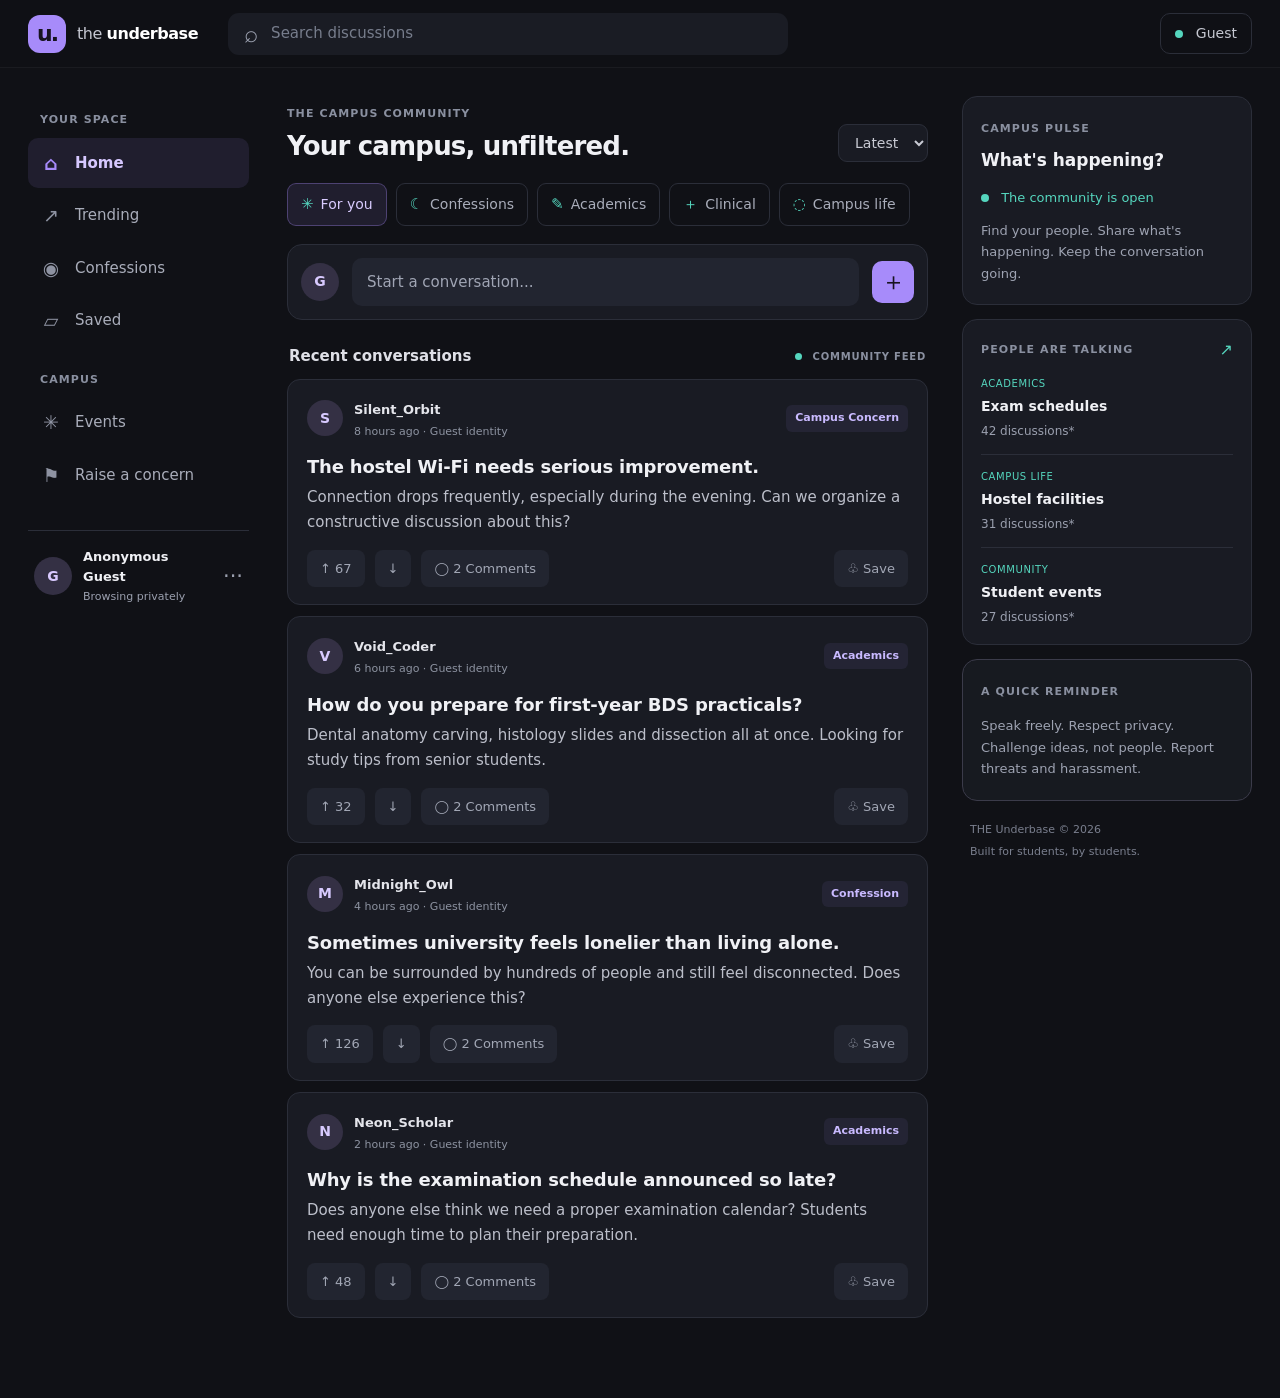
==== commit e447b0c0: "Update index.html" ====
--- a/index.html
+++ b/index.html
@@ -8,8 +8,8 @@
   <meta http-equiv="Content-Security-Policy" content="default-src 'none'; script-src 'self'; style-src 'self' https://fonts.googleapis.com; font-src https://fonts.gstatic.com; img-src 'self' data:; connect-src 'self'; base-uri 'none'; form-action 'none'; object-src 'none'">
   <meta name="referrer" content="no-referrer">
   <meta name="theme-color" content="#101116">
-  <meta name="description" content="The Underground — Your campus. Your voice.">
-  <title>The Underground | Campus Community</title>
+  <meta name="description" content="The Underbase — Your campus. Your voice.">
+  <title>The Underbase </title>
   <link rel="preconnect" href="https://fonts.googleapis.com">
   <link rel="preconnect" href="https://fonts.gstatic.com" crossorigin>
   <link href="https://fonts.googleapis.com/css2?family=DM+Sans:wght@400;500;600;700;800&display=swap" rel="stylesheet">
@@ -17,8 +17,8 @@
 </head>
 <body>
 <header class="topbar">
-  <a class="brand" href="#" aria-label="The Underground home">
-    <span class="brand-icon">u.</span><span class="brand-word">the <b>underground</b></span>
+  <a class="brand" href="index.html" aria-label="The Underbase home">
+    <span class="brand-icon">u.</span><span class="brand-word">the <b>Underbase</b></span>
   </a>
   <label class="search"><span aria-hidden="true">⌕</span><input id="searchInput" type="search" maxlength="100" autocomplete="off" placeholder="Search discussions" aria-label="Search posts"></label>
   <button class="guest-pill" type="button"><span class="online-dot"></span> Guest</button>
@@ -64,7 +64,7 @@
     <div class="right-card pulse-card"><span class="eyebrow">CAMPUS PULSE</span><h3>What's happening?</h3><div class="pulse-line"><span class="pulse-dot"></span> The community is open</div><p>Find your people. Share what's happening. Keep the conversation going.</p></div>
     <div class="right-card"><div class="card-heading"><span class="eyebrow">PEOPLE ARE TALKING</span><span class="tiny-arrow">↗</span></div><div class="trend-item"><small>ACADEMICS</small><strong>Exam schedules</strong><span>42 discussions*</span></div><div class="trend-item"><small>CAMPUS LIFE</small><strong>Hostel facilities</strong><span>31 discussions*</span></div><div class="trend-item"><small>COMMUNITY</small><strong>Student events</strong><span>27 discussions*</span></div></div>
     <div class="right-card safety-card"><span class="eyebrow">A QUICK REMINDER</span><p>Speak freely. Respect privacy. Challenge ideas, not people. Report threats and harassment.</p></div>
-    <footer class="site-footer">THE UNDERGROUND © 2026<br>Built for students, by students.</footer>
+    <footer class="site-footer">THE Underbase © 2026<br>Built for students, by students.</footer>
   </aside>
 </div>
 <nav class="mobile-nav" aria-label="Mobile navigation"><button class="mobile-tab active" data-page="home"><span>⌂</span><small>Home</small></button><button class="mobile-tab" data-page="trending"><span>↗</span><small>Explore</small></button><button class="mobile-tab create-tab" id="mobileCreate" type="button"><span>＋</span><small>Create</small></button><button class="mobile-tab" data-page="confessions"><span>◉</span><small>Confess</small></button><button class="mobile-tab" data-page="saved"><span>▱</span><small>Saved</small></button></nav>
--- a/style.css
+++ b/style.css
@@ -1,116 +1,116 @@
-:root{--bg:#101116;--surface:#191b23;--surface2:#20232d;--surface3:#252936;--border:#2b2e39;--purple:#a78bfa;--purple-soft:#a78bfa1b;--mint:#55d6be;--text:#f0f1f5;--muted:#9ba0af;--green:#55d6be;--radius:16px}
-*{box-sizing:border-box}html{scroll-behavior:smooth;-webkit-text-size-adjust:100%}body{margin:0;background:var(--bg);color:var(--text);font-family:'DM Sans',system-ui,-apple-system,'Segoe UI',Roboto,sans-serif;font-size:17px;min-height:100vh;line-height:1.5}button,input,textarea,select{font:inherit}button{cursor:pointer}button:focus-visible,input:focus-visible,textarea:focus-visible,select:focus-visible,a:focus-visible{outline:2px solid var(--mint);outline-offset:2px}
+:root{--bg:#101116;--surface:#191b23;--surface2:#20232d;--surface3:#252936;--border:#2b2e39;--purple:#a78bfa;--purple-soft:#a78bfa1b;--mint:#55d6be;--text:#f0f1f5;--muted:#9ba0af;--green:#55d6be;--radius:15px}
+*{box-sizing:border-box}html{scroll-behavior:smooth;-webkit-text-size-adjust:100%}body{margin:0;background:var(--bg);color:var(--text);font-family:'DM Sans',system-ui,-apple-system,'Segoe UI',Roboto,sans-serif;font-size:16px;min-height:100vh;line-height:1.5}button,input,textarea,select{font:inherit}button{cursor:pointer}button:focus-visible,input:focus-visible,textarea:focus-visible,select:focus-visible,a:focus-visible{outline:2px solid var(--mint);outline-offset:2px}
 
 /* Top bar */
-.topbar{height:76px;position:sticky;top:0;z-index:20;display:flex;align-items:center;gap:32px;padding:0 max(28px,calc((100% - 1440px)/2));background:#101116f5;border-bottom:1px solid #ffffff0c}
-.brand{display:flex;align-items:center;gap:12px;color:var(--text);text-decoration:none;white-space:nowrap}
-.brand-icon{display:grid;place-items:center;width:42px;height:42px;border-radius:13px;background:var(--purple);color:#17131f;font-size:25px;font-weight:800;letter-spacing:-2px}
-.brand-word{text-transform:lowercase;font-size:18px;letter-spacing:-.45px;color:#c4c6d0}.brand-word b{color:#fff;font-weight:800}
-.search{height:48px;flex:1;max-width:620px;display:flex;gap:12px;align-items:center;padding:0 16px;background:#1a1c24;border:1px solid transparent;border-radius:12px;color:var(--muted)}
-.search:focus-within{border-color:#a78bfa66}.search>span{font-size:26px}
-.search input{background:transparent;border:0;outline:none;width:100%;color:white;font-size:16px}.search input::placeholder{color:#777d8c}
-.guest-pill{margin-left:auto;border:1px solid var(--border);background:transparent;color:#c5c7d0;padding:11px 16px;border-radius:11px;font-size:15px}
-.online-dot,.pulse-dot{display:inline-block;width:9px;height:9px;border-radius:50%;background:var(--mint);margin-right:8px}
+.topbar{height:68px;position:sticky;top:0;z-index:20;display:flex;align-items:center;gap:30px;padding:0 max(28px,calc((100% - 1380px)/2));background:#101116f5;border-bottom:1px solid #ffffff0c}
+.brand{display:flex;align-items:center;gap:11px;color:var(--text);text-decoration:none;white-space:nowrap}
+.brand-icon{display:grid;place-items:center;width:38px;height:38px;border-radius:12px;background:var(--purple);color:#17131f;font-size:22px;font-weight:800;letter-spacing:-2px}
+.brand-word{text-transform:lowercase;font-size:16px;letter-spacing:-.45px;color:#c4c6d0}.brand-word b{color:#fff;font-weight:800}
+.search{height:42px;flex:1;max-width:560px;display:flex;gap:11px;align-items:center;padding:0 15px;background:#1a1c24;border:1px solid transparent;border-radius:11px;color:var(--muted)}
+.search:focus-within{border-color:#a78bfa66}.search>span{font-size:24px}
+.search input{background:transparent;border:0;outline:none;width:100%;color:white;font-size:15px}.search input::placeholder{color:#777d8c}
+.guest-pill{margin-left:auto;border:1px solid var(--border);background:transparent;color:#c5c7d0;padding:9px 14px;border-radius:10px;font-size:14px}
+.online-dot,.pulse-dot{display:inline-block;width:8px;height:8px;border-radius:50%;background:var(--mint);margin-right:8px}
 
 /* Layout */
-.app-layout{max-width:1440px;margin:auto;display:grid;grid-template-columns:240px minmax(0,780px) 310px;justify-content:center;gap:40px;padding:32px 28px 80px}
-.sidebar{position:sticky;top:100px;align-self:start;height:calc(100vh - 120px);overflow-y:auto;padding-right:4px}
-.section-label,.eyebrow{color:#8a90a0;font-size:12px;font-weight:700;letter-spacing:1.1px}
-.section-label{margin:18px 0 10px 12px}.campus-label{margin-top:30px}
-.nav-item{display:flex;align-items:center;gap:14px;width:100%;padding:13px 14px;margin:3px 0;border:0;border-radius:11px;background:transparent;color:#a9adba;text-align:left;font-size:16px;transition:background .15s,color .15s}
-.nav-icon{width:24px;text-align:center;font-size:20px;color:#8e93a2}
+.app-layout{max-width:1380px;margin:auto;display:grid;grid-template-columns:225px minmax(0,720px) 290px;justify-content:center;gap:34px;padding:28px 28px 80px}
+.sidebar{position:sticky;top:90px;align-self:start;height:calc(100vh - 110px);overflow-y:auto;padding-right:4px}
+.section-label,.eyebrow{color:#8a90a0;font-size:11px;font-weight:700;letter-spacing:1.1px}
+.section-label{margin:16px 0 9px 12px}.campus-label{margin-top:26px}
+.nav-item{display:flex;align-items:center;gap:13px;width:100%;padding:11px 12px;margin:2px 0;border:0;border-radius:10px;background:transparent;color:#a9adba;text-align:left;font-size:15px;transition:background .15s,color .15s}
+.nav-icon{width:22px;text-align:center;font-size:19px;color:#8e93a2}
 .nav-item:hover{background:#ffffff08;color:#fff}.nav-item.active{background:var(--purple-soft);color:#d6c8ff;font-weight:700}.nav-item.active .nav-icon{color:var(--purple)}
-.sidebar-footer{display:flex;align-items:center;gap:12px;padding:18px 6px;margin-top:34px;border-top:1px solid var(--border)}
-.sidebar-footer strong,.sidebar-footer small{display:block;font-size:14px}.sidebar-footer small{color:var(--muted);margin-top:3px;font-size:12px}
-.more-dots{margin-left:auto;color:var(--muted);font-size:22px}
-.guest-avatar{flex-shrink:0;width:42px;height:42px;display:grid;place-items:center;border-radius:50%;background:#343044;color:#d9caff;font-weight:700;font-size:15px}
+.sidebar-footer{display:flex;align-items:center;gap:11px;padding:16px 6px;margin-top:30px;border-top:1px solid var(--border)}
+.sidebar-footer strong,.sidebar-footer small{display:block;font-size:13px}.sidebar-footer small{color:var(--muted);margin-top:3px;font-size:11px}
+.more-dots{margin-left:auto;color:var(--muted);font-size:21px}
+.guest-avatar{flex-shrink:0;width:38px;height:38px;display:grid;place-items:center;border-radius:50%;background:#343044;color:#d9caff;font-weight:700;font-size:14px}
 
 /* Feed */
 .feed{min-width:0}
-.feed-heading{display:flex;align-items:end;justify-content:space-between;gap:12px;margin:4px 0 22px}
-.feed-heading h1{font-size:30px;letter-spacing:-.8px;margin:8px 0 0;font-weight:700;line-height:1.2}
-.feed-heading select{background:var(--surface);border:1px solid var(--border);color:#c8cad3;border-radius:10px;padding:11px 14px;font-size:15px}
-.community-strip{display:flex;gap:10px;overflow-x:auto;padding:1px 0 18px;scrollbar-width:none}.community-strip::-webkit-scrollbar{display:none}
-.community-chip{display:flex;align-items:center;gap:8px;flex-shrink:0;background:transparent;border:1px solid var(--border);border-radius:10px;padding:11px 15px;color:#a9adba;font-size:15px}
+.feed-heading{display:flex;align-items:end;justify-content:space-between;gap:12px;margin:4px 0 20px}
+.feed-heading h1{font-size:26px;letter-spacing:-.8px;margin:7px 0 0;font-weight:700;line-height:1.2}
+.feed-heading select{background:var(--surface);border:1px solid var(--border);color:#c8cad3;border-radius:9px;padding:9px 12px;font-size:14px}
+.community-strip{display:flex;gap:9px;overflow-x:auto;padding:1px 0 16px;scrollbar-width:none}.community-strip::-webkit-scrollbar{display:none}
+.community-chip{display:flex;align-items:center;gap:7px;flex-shrink:0;background:transparent;border:1px solid var(--border);border-radius:9px;padding:9px 13px;color:#a9adba;font-size:14px}
 .community-chip:hover,.community-chip.active{background:var(--purple-soft);border-color:#a78bfa55;color:#d9ccff}
-.chip-symbol{font-size:16px;color:var(--mint)}
+.chip-symbol{font-size:15px;color:var(--mint)}
 
 .composer,.composer-panel,.right-card{background:var(--surface);border:1px solid var(--border);border-radius:var(--radius)}
-.composer{display:flex;align-items:center;gap:14px;padding:15px;margin:2px 0 28px}
-.composer-trigger{flex:1;padding:14px 16px;background:#222530;border:1px solid transparent;color:#a0a5b4;border-radius:10px;text-align:left;font-size:16px}
+.composer{display:flex;align-items:center;gap:13px;padding:13px;margin:2px 0 25px}
+.composer-trigger{flex:1;padding:12px 14px;background:#222530;border:1px solid transparent;color:#a0a5b4;border-radius:10px;text-align:left;font-size:15px}
 .composer-trigger:hover{border-color:#555063;color:#dfe0e7}
-.create-icon{background:var(--purple);color:#17131f;border:0;border-radius:10px;width:48px;height:48px;font-size:28px;font-weight:500}
-.composer-panel{padding:22px;margin-top:-14px;margin-bottom:26px}
-.composer-panel h3{margin:0 0 16px;font-size:19px}
-.composer-panel input,.composer-panel textarea{width:100%;padding:14px 15px;border:1px solid var(--border);background:#11131a;color:white;border-radius:10px;margin-bottom:11px;outline:none;font-size:16px}
+.create-icon{background:var(--purple);color:#17131f;border:0;border-radius:10px;width:42px;height:42px;font-size:25px;font-weight:500}
+.composer-panel{padding:20px;margin-top:-13px;margin-bottom:24px}
+.composer-panel h3{margin:0 0 14px;font-size:17px}
+.composer-panel input,.composer-panel textarea{width:100%;padding:12px 14px;border:1px solid var(--border);background:#11131a;color:white;border-radius:10px;margin-bottom:10px;outline:none;font-size:15px}
 .composer-panel input:focus,.composer-panel textarea:focus{border-color:#a78bfa88}
-.composer-panel textarea{min-height:140px;resize:vertical}
+.composer-panel textarea{min-height:125px;resize:vertical}
 .composer-controls{display:flex;gap:12px;align-items:center;justify-content:space-between}
-.auto-note{margin:0;color:var(--muted);font-size:13px}
-.primary-btn{background:var(--purple);color:#17131f;border:0;border-radius:10px;padding:13px 20px;font-weight:700;font-size:15px}.primary-btn:disabled{opacity:.6;cursor:wait}.primary-btn span{margin-left:6px}
-.demo-note{display:block;color:var(--muted);font-size:13px;line-height:1.6;margin-top:12px}
-.feed-subhead{display:flex;align-items:center;justify-content:space-between;margin:0 2px 12px;color:#dfe0e7;font-size:16px;font-weight:700}
-.live-label{font-size:11px;letter-spacing:.8px;color:#8a90a0;font-weight:600}.live-label i{display:inline-block;width:7px;height:7px;background:var(--mint);border-radius:50%;margin-right:6px}
+.auto-note{margin:0;color:var(--muted);font-size:12px}
+.primary-btn{background:var(--purple);color:#17131f;border:0;border-radius:10px;padding:11px 18px;font-weight:700;font-size:14px}.primary-btn:disabled{opacity:.6;cursor:wait}.primary-btn span{margin-left:6px}
+.demo-note{display:block;color:var(--muted);font-size:12px;line-height:1.6;margin-top:11px}
+.feed-subhead{display:flex;align-items:center;justify-content:space-between;margin:0 2px 11px;color:#dfe0e7;font-size:15px;font-weight:700}
+.live-label{font-size:10px;letter-spacing:.8px;color:#8a90a0;font-weight:600}.live-label i{display:inline-block;width:7px;height:7px;background:var(--mint);border-radius:50%;margin-right:6px}
 
 /* Posts */
-.posts{display:grid;gap:12px}
-.post-card{background:var(--surface);border:1px solid var(--border);border-radius:14px;padding:20px 22px;transition:border-color .15s,background .15s}
+.posts{display:grid;gap:11px}
+.post-card{background:var(--surface);border:1px solid var(--border);border-radius:13px;padding:17px 19px;transition:border-color .15s,background .15s}
 .post-card:hover{border-color:#484456;background:#1c1e27}
 .post-top,.post-actions{display:flex;align-items:center;justify-content:space-between;gap:10px}
-.post-author{display:flex;align-items:center;gap:12px}
-.post-author strong{font-size:14px;font-weight:700;color:#e4e5eb}.post-author small{display:block;color:#8d93a1;margin-top:3px;font-size:12px}
-.mini-avatar{width:40px;height:40px;border-radius:50%;display:grid;place-items:center;background:#343044;color:#d8caff;font-size:15px;font-weight:700}
-.flair{color:#c9baff;background:#a78bfa14;border-radius:7px;padding:6px 10px;font-size:12px;font-weight:600}
-.post-card h3{font-size:20px;line-height:1.4;margin:17px 0 8px;letter-spacing:-.2px}
-.post-body{color:#bcbfca;line-height:1.7;font-size:16px;white-space:pre-wrap;overflow-wrap:anywhere;margin:0}
-.post-actions{justify-content:flex-start;margin-top:18px;flex-wrap:wrap}
-.action-btn{display:inline-flex;align-items:center;gap:6px;background:#222530;border:1px solid transparent;color:#a2a7b5;padding:10px 14px;border-radius:9px;font-size:14px}
+.post-author{display:flex;align-items:center;gap:11px}
+.post-author strong{font-size:13px;font-weight:700;color:#e4e5eb}.post-author small{display:block;color:#8d93a1;margin-top:3px;font-size:11px}
+.mini-avatar{width:36px;height:36px;border-radius:50%;display:grid;place-items:center;background:#343044;color:#d8caff;font-size:14px;font-weight:700}
+.flair{color:#c9baff;background:#a78bfa14;border-radius:6px;padding:5px 9px;font-size:11px;font-weight:600}
+.post-card h3{font-size:18px;line-height:1.4;margin:14px 0 6px;letter-spacing:-.2px}
+.post-body{color:#bcbfca;line-height:1.65;font-size:15px;white-space:pre-wrap;overflow-wrap:anywhere;margin:0}
+.post-actions{justify-content:flex-start;margin-top:15px;flex-wrap:wrap}
+.action-btn{display:inline-flex;align-items:center;gap:6px;background:#222530;border:1px solid transparent;color:#a2a7b5;padding:8px 12px;border-radius:8px;font-size:13px}
 .action-btn.selected{color:var(--mint);background:#55d6be12;border-color:#55d6be40}
 .action-btn:hover{color:#fff;background:#2a2d38}.action-spacer{flex:1}
 
 /* Right bar */
-.rightbar{display:grid;align-content:start;gap:16px}
-.right-card{padding:20px}.right-card h3{font-size:19px;margin:10px 0}
-.right-card p{color:#9ea3b2;line-height:1.65;font-size:14px;margin-bottom:2px}
-.pulse-line{color:var(--mint);margin:16px 0 10px;font-size:14px}
+.rightbar{display:grid;align-content:start;gap:14px}
+.right-card{padding:18px}.right-card h3{font-size:17px;margin:9px 0}
+.right-card p{color:#9ea3b2;line-height:1.65;font-size:13px;margin-bottom:2px}
+.pulse-line{color:var(--mint);margin:14px 0 9px;font-size:13px}
 .card-heading{display:flex;align-items:center;justify-content:space-between}.tiny-arrow{color:var(--mint)}
-.trend-item{padding:16px 0;border-bottom:1px solid var(--border)}.trend-item:last-child{border:0;padding-bottom:0}
+.trend-item{padding:14px 0;border-bottom:1px solid var(--border)}.trend-item:last-child{border:0;padding-bottom:0}
 .trend-item small,.trend-item strong,.trend-item span{display:block}
-.trend-item small{color:var(--mint);font-size:11px;letter-spacing:.6px}.trend-item strong{margin:6px 0;font-size:15px}.trend-item span{color:var(--muted);font-size:13px}
+.trend-item small{color:var(--mint);font-size:10px;letter-spacing:.6px}.trend-item strong{margin:5px 0;font-size:14px}.trend-item span{color:var(--muted);font-size:12px}
 .safety-card{background:#171a20;border-color:#3b3b4a}
-.site-footer{color:#7a7f8e;font-size:12px;line-height:2;padding:4px 8px}
-.empty{text-align:center;padding:55px 10px;color:var(--muted)}.empty span{color:var(--mint);font-size:34px}.hidden{display:none!important}
+.site-footer{color:#7a7f8e;font-size:11px;line-height:2;padding:4px 8px}
+.empty{text-align:center;padding:50px 10px;color:var(--muted)}.empty span{color:var(--mint);font-size:32px}.hidden{display:none!important}
 
 /* Modal + comments */
 .modal{position:fixed;inset:0;z-index:50;background:#05060acc;display:grid;place-items:center;padding:16px}
-.modal-content{width:min(100%,700px);max-height:88vh;overflow-y:auto;padding:28px;background:var(--surface);border:1px solid var(--border);border-radius:16px;position:relative}
-.modal-content h2{font-size:25px;line-height:1.35;margin:10px 0 12px}
-.modal-content hr{border:0;border-top:1px solid var(--border);margin:20px 0}
-.modal-content h3{font-size:18px}
-.close-btn{float:right;background:transparent;border:0;color:white;font-size:32px;line-height:1;padding:0 4px}
-.modal-comment{display:flex;gap:14px;align-items:flex-start;justify-content:space-between;padding:14px 16px;border-left:3px solid var(--purple);background:var(--surface2);margin-top:12px;border-radius:0 10px 10px 0;line-height:1.65;color:#c9cbd5;font-size:16px}
+.modal-content{width:min(100%,660px);max-height:88vh;overflow-y:auto;padding:25px;background:var(--surface);border:1px solid var(--border);border-radius:15px;position:relative}
+.modal-content h2{font-size:22px;line-height:1.35;margin:9px 0 11px}
+.modal-content hr{border:0;border-top:1px solid var(--border);margin:18px 0}
+.modal-content h3{font-size:16px}
+.close-btn{float:right;background:transparent;border:0;color:white;font-size:30px;line-height:1;padding:0 4px}
+.modal-comment{display:flex;gap:13px;align-items:flex-start;justify-content:space-between;padding:12px 14px;border-left:3px solid var(--purple);background:var(--surface2);margin-top:11px;border-radius:0 10px 10px 0;line-height:1.6;color:#c9cbd5;font-size:15px}
 .comment-text{overflow-wrap:anywhere;flex:1}
 .comment-votes{display:flex;flex-direction:column;align-items:center;gap:4px;flex-shrink:0}
-.comment-vote-btn{background:#222530;border:1px solid transparent;color:#a2a7b5;border-radius:8px;width:36px;height:30px;font-size:15px;line-height:1}
+.comment-vote-btn{background:#222530;border:1px solid transparent;color:#a2a7b5;border-radius:7px;width:32px;height:27px;font-size:14px;line-height:1}
 .comment-vote-btn:hover{color:#fff;background:#2a2d38}
 .comment-vote-btn.selected{color:var(--mint);background:#55d6be12;border-color:#55d6be40}
-.comment-score{font-size:14px;font-weight:700;color:#dfe0e7}
+.comment-score{font-size:13px;font-weight:700;color:#dfe0e7}
 
-.toast{position:fixed;bottom:90px;left:50%;transform:translateX(-50%);background:#252832;border:1px solid #55d6be66;color:white;padding:14px 20px;border-radius:11px;z-index:60;opacity:0;pointer-events:none;transition:opacity .2s;max-width:90%;text-align:center;font-size:15px}
+.toast{position:fixed;bottom:90px;left:50%;transform:translateX(-50%);background:#252832;border:1px solid #55d6be66;color:white;padding:12px 18px;border-radius:11px;z-index:60;opacity:0;pointer-events:none;transition:opacity .2s;max-width:90%;text-align:center;font-size:14px}
 .toast.show{opacity:1}.mobile-nav{display:none}
 
 /* Legal pages (privacy.html, terms.html) */
-.legal{max-width:820px;margin:0 auto;padding:40px 24px 90px}
-.legal .back{display:inline-block;margin-bottom:24px;color:var(--purple);text-decoration:none;font-size:15px}
-.legal h1{font-size:36px;letter-spacing:-.8px;margin:6px 0 8px}
-.legal h2{font-size:21px;margin:34px 0 8px}
-.legal p,.legal li{color:#b9bcc8;line-height:1.75;font-size:16px}
+.legal{max-width:780px;margin:0 auto;padding:36px 24px 90px}
+.legal .back{display:inline-block;margin-bottom:22px;color:var(--purple);text-decoration:none;font-size:14px}
+.legal h1{font-size:32px;letter-spacing:-.8px;margin:6px 0 8px}
+.legal h2{font-size:19px;margin:30px 0 8px}
+.legal p,.legal li{color:#b9bcc8;line-height:1.75;font-size:15px}
 .legal ul{padding-left:22px}
-.legal .updated{color:var(--muted);font-size:14px}
-.legal .callout{background:var(--surface);border:1px solid var(--border);border-radius:14px;padding:16px 20px;margin:22px 0}
+.legal .updated{color:var(--muted);font-size:13px}
+.legal .callout{background:var(--surface);border:1px solid var(--border);border-radius:13px;padding:14px 18px;margin:20px 0}
 
 /* Responsive */
-@media(max-width:1200px){.app-layout{grid-template-columns:215px minmax(0,780px);gap:28px}.rightbar{display:none}}
+@media(max-width:1200px){.app-layout{grid-template-columns:205px minmax(0,720px);gap:26px}.rightbar{display:none}}
 @media(max-width:700px){
   body{font-size:16px}
   .topbar{height:64px;padding:0 14px;gap:10px}.brand{gap:8px}.brand-word{font-size:14px}.brand-icon{width:36px;height:36px;font-size:21px}
@@ -126,6 +126,6 @@
   .mobile-tab span{font-size:23px;line-height:1}.mobile-tab small{font-size:11px}.mobile-tab.active{color:var(--purple)}
   .mobile-tab.create-tab span{display:grid;place-items:center;width:38px;height:30px;border-radius:9px;background:var(--purple);color:#17131f;font-size:25px}
   .modal-content{padding:20px}.toast{bottom:92px}
-  .legal{padding:26px 16px 70px}.legal h1{font-size:29px}
+  .legal{padding:26px 16px 70px}.legal h1{font-size:28px}
 }
 @media(prefers-reduced-motion:reduce){*,*::before,*::after{animation-duration:.01ms!important;transition-duration:.01ms!important;scroll-behavior:auto!important}}
